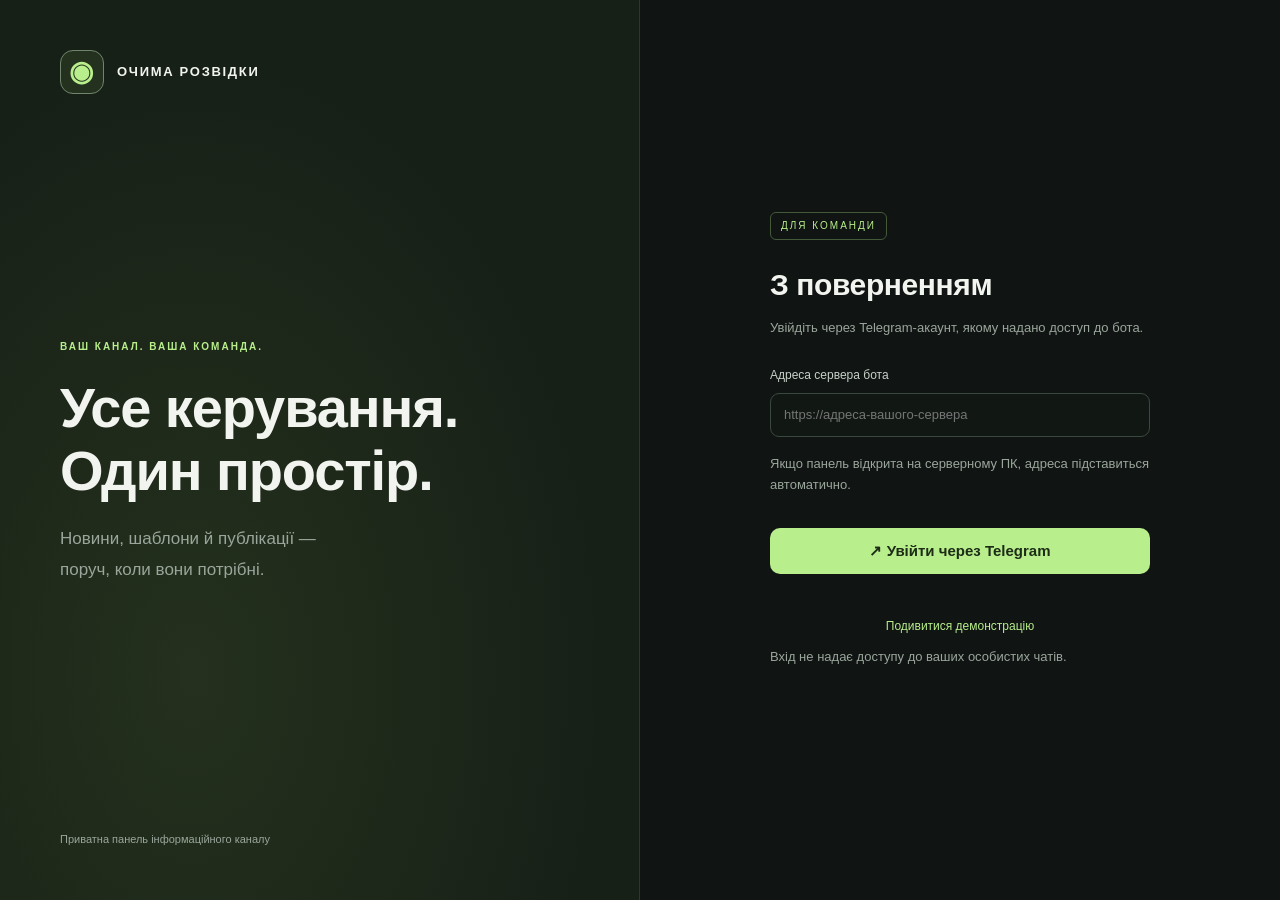
==== web_ui/index.html @ 93f10724 "Add files via upload" ====
<!doctype html>
<html lang="uk">
<head>
  <meta charset="utf-8"><meta name="viewport" content="width=device-width, initial-scale=1">
  <meta name="referrer" content="no-referrer">
  <meta http-equiv="Content-Security-Policy" content="default-src 'self'; script-src 'self'; style-src 'self'; img-src 'self' blob: data:; connect-src 'self' https:; base-uri 'none'; form-action 'self'">
  <meta name="description" content="Приватна панель керування ботом Очима Розвідки">
  <title>Очима Розвідки · Панель керування</title>
  <link rel="stylesheet" href="style.css"><script src="config.js" defer></script><script src="app.js" defer></script>
</head>
<body>
  <section id="login" class="login-shell" hidden>
    <div class="login-art"><div class="wordmark"><span class="brand-icon">◉</span> ОЧИМА РОЗВІДКИ</div><div><p class="eyebrow">ВАШ КАНАЛ. ВАША КОМАНДА.</p><h1>Усе керування.<br>Один простір.</h1><p class="muted">Новини, шаблони й публікації —<br>поруч, коли вони потрібні.</p></div><span class="small muted">Приватна панель інформаційного каналу</span></div>
    <div class="login-form"><div class="login-card"><span class="tag">ДЛЯ КОМАНДИ</span><h2>З поверненням</h2><p class="muted">Увійдіть через Telegram-акаунт, якому надано доступ до бота.</p><label>Адреса сервера бота<input id="server-url" type="url" placeholder="https://адреса-вашого-сервера" autocomplete="url"></label><p class="small muted">Якщо панель відкрита на серверному ПК, адреса підставиться автоматично.</p><button id="login-button" class="primary full">↗ Увійти через Telegram</button><p id="login-error" class="error" role="alert"></p><button id="demo-button" class="link full">Подивитися демонстрацію</button><p class="small muted">Вхід не надає доступу до ваших особистих чатів.</p></div></div>
  </section>
  <div id="workspace" class="workspace" hidden>
    <aside class="sidebar"><a class="wordmark" href="#"><span class="brand-icon">◉</span><span>ОЧИМА<br>РОЗВІДКИ</span></a><p class="nav-caption">РОБОЧИЙ ПРОСТІР</p><nav aria-label="Головне меню">
      <button data-nav="overview" class="active"><span>▦</span> Огляд</button>
      <button data-nav="posts"><span>▤</span> Публікації</button>
      <button data-nav="templates"><span>▧</span> Шаблони</button>
      <button data-nav="tickets"><span>◫</span> Звернення</button>
      <button data-nav="sources" class="admin-only"><span>◌</span> Джерела</button>
      <button data-nav="help"><span>ⓘ</span> Як користуватися</button>
    </nav><div class="sidebar-bottom"><div class="server-card"><span class="dot"></span><div><b id="connection-label">Панель підключена</b><small>Дані вашого бота</small></div></div><button id="logout" class="quiet">↪ Вийти</button></div></aside>
    <main><header class="topbar"><span>Панель керування <span class="breadcrumb">/ <span id="crumb">Огляд</span></span></span><div class="user-pill"><span id="avatar">Р</span><div><b id="user-name">Редактор</b><small id="user-role">Адміністратор</small></div></div></header>
      <div id="demo-banner" class="demo-banner" hidden>Демонстрація · Приклад даних. Бот і канал не змінюються.</div>
      <div class="content"><section class="page-heading"><div><p id="page-eyebrow" class="eyebrow">УСЕ ПІД КОНТРОЛЕМ</p><h1 id="page-title">Огляд роботи</h1><p id="page-description" class="muted">Головне про ваш канал в одному місці.</p></div><button id="new-post" class="primary">＋ Створити допис</button></section>
      <div id="view"></div></div><footer>Очима Розвідки <span>Панель команди · v1</span></footer>
    </main>
  </div>
  <dialog id="editor"><form id="editor-form"><div class="dialog-heading"><div><p id="editor-type" class="eyebrow">РЕДАКТОР ПУБЛІКАЦІЇ</p><h2 id="editor-heading">Новий допис</h2></div><button type="button" id="close-editor" class="icon-button" aria-label="Закрити">×</button></div>
    <div class="editor-grid"><div><label id="template-title-label" hidden>Назва шаблону<input id="template-title" maxlength="60"></label><label>Текст повідомлення<textarea id="body-text" rows="9" placeholder="Напишіть вашу новину…"></textarea></label><div class="editor-subrow"><span class="small muted">Текст зберігається у вибраний канал</span><span id="character-count" class="small muted">0 символів</span></div><label class="upload-area">＋ Додати фото або відео<input type="file" id="media-upload" accept="image/jpeg,image/png,video/mp4" multiple hidden></label><div id="media-list"></div><details><summary>Підписи, кнопки та звук</summary><label>Підпис зверху<input id="post-header" maxlength="300"></label><label>Підпис знизу<input id="post-footer" maxlength="300"></label><label>Кнопки-посилання<textarea id="post-buttons" rows="3" placeholder="Канал | https://t.me/ваш_канал"></textarea></label><label class="checkbox"><input id="post-silent" type="checkbox"> Надіслати без звуку</label></details><div id="schedule-fields" hidden><label>Дата та час за Києвом<input type="datetime-local" id="post-date"></label></div></div>
    <div class="preview-wrap"><p class="eyebrow">ПОПЕРЕДНІЙ ПЕРЕГЛЯД</p><div class="telegram-preview"><div class="preview-channel" id="preview-channel">Ваш канал</div><div id="preview-text" class="preview-text">Тут з’явиться ваш допис.</div><div class="preview-time">Щойно · попередній перегляд</div></div><p class="small muted">Текст показано без форматування. Незмінене форматування наявного допису зберігається під час редагування налаштувань.</p><p id="editor-error" class="error" role="alert"></p></div></div>
    <div class="dialog-actions"><button type="button" id="save-template" class="quiet">Зберегти як шаблон</button><div><button type="submit" id="save-draft" class="secondary">Зберегти чернетку</button><button type="button" id="schedule-post" class="secondary admin-only">Запланувати</button><button type="button" id="publish-post" class="primary">Опублікувати зараз</button></div></div>
  </form></dialog>
  <dialog id="confirm-dialog"><form method="dialog"><h2 id="confirm-title">Підтвердіть дію</h2><p id="confirm-message" class="muted"></p><div class="confirm-actions"><button value="cancel" class="secondary">Скасувати</button><button value="ok" class="danger">Видалити</button></div></form></dialog>
  <div id="toast" class="toast" role="status" hidden></div>
</body></html>
---- web_ui/style.css ----
:root{color-scheme:dark;--bg:#101413;--panel:#191e1c;--panel2:#202723;--line:#2d3731;--text:#f2f5ef;--muted:#9aa69c;--green:#b8ee8b;--darkgreen:#273b23;--orange:#f4c388;--red:#ff9b91;--radius:16px}*{box-sizing:border-box}body{margin:0;background:var(--bg);color:var(--text);font:15px/1.6 "Segoe UI",Arial,sans-serif}button,input,textarea{font:inherit}button,a,input,textarea,summary{outline-offset:4px}button{cursor:pointer;transition:background .15s,transform .15s}button:disabled{opacity:.45;cursor:wait}button:hover:not(:disabled){filter:brightness(1.08)}button:active:not(:disabled){transform:translateY(1px)}button{border:0;border-radius:10px;padding:11px 17px;color:inherit;background:var(--panel2)}[hidden]{display:none!important}a{color:inherit}.workspace{display:flex;min-height:100vh}.sidebar{width:246px;flex-shrink:0;border-right:1px solid var(--line);padding:33px 20px 20px;display:flex;flex-direction:column;background:#131916;position:fixed;inset:0 auto 0 0;z-index:2}.wordmark{display:flex;align-items:center;gap:13px;text-decoration:none;letter-spacing:1.7px;font-weight:750;font-size:13px;line-height:1.45}.brand-icon{display:grid;place-items:center;border:1px solid #70866c;border-radius:13px;background:#24311f;width:44px;height:44px;color:var(--green);font-size:28px;flex-shrink:0}.nav-caption{font-size:10px;letter-spacing:1.7px;color:#7f8d83;margin:52px 12px 14px}nav{display:grid;gap:7px}nav button{display:flex;align-items:center;gap:13px;text-align:left;background:transparent;color:var(--muted);padding:13px 16px}nav button span{font-size:21px;line-height:1}nav button.active{background:#273720;color:#d0f3b3}nav button:hover{background:var(--panel2)}.sidebar-bottom{margin-top:auto;padding-top:35px}.server-card{display:flex;align-items:center;gap:10px;border:1px solid var(--line);border-radius:12px;padding:13px 10px}.server-card b{font-size:11px}.server-card small{display:block;color:var(--muted);font-size:11px}.dot{display:inline-block;width:7px;height:7px;border-radius:50%;background:var(--green);box-shadow:0 0 0 4px #b8ee8b11}.quiet{background:transparent;color:var(--muted)}main{margin-left:246px;width:calc(100% - 246px)}.topbar{height:89px;border-bottom:1px solid var(--line);display:flex;align-items:center;justify-content:space-between;padding:0 46px;font-size:12px;color:var(--muted)}.breadcrumb{color:#d5dcd5;margin-left:12px}.user-pill{display:flex;align-items:center;gap:10px}.user-pill>span{border:1px solid var(--line);background:#30432c;width:37px;height:37px;display:grid;place-items:center;border-radius:50%;color:var(--green)}.user-pill b{display:block;font-size:12px;color:var(--text);line-height:1.4}.user-pill small{font-size:10px}.content{max-width:1450px;margin:auto;padding:42px 46px 60px}.page-heading{display:flex;justify-content:space-between;align-items:center;gap:20px;margin-bottom:32px}.eyebrow{font-size:10px;letter-spacing:2px;color:var(--green);font-weight:650;margin:0 0 9px}h1{font-size:34px;letter-spacing:-1.1px;line-height:1.2;margin:0 0 10px;font-weight:650}h2{font-size:21px;line-height:1.35;letter-spacing:-.4px;margin:0 0 12px}h3{font-size:15px;margin:0}.muted{color:var(--muted);margin:0}.small{font-size:12px}.primary{background:var(--green);color:#1c2c17;font-weight:650}.secondary{border:1px solid #3d4b40;background:#202922}.danger{background:#542b29;color:#ffd4ce}.full{width:100%}.stats-grid{display:grid;grid-template-columns:repeat(4,1fr);gap:17px;margin-bottom:26px}.stat{border:1px solid var(--line);border-radius:var(--radius);background:var(--panel);padding:21px}.stat-title{display:flex;align-items:center;justify-content:space-between;color:var(--muted);font-size:12px}.stat-title span{color:var(--green);font-size:20px}.stat-value{font-size:35px;font-weight:600;letter-spacing:-1px;line-height:1.2;margin:14px 0 8px}.stat-note{font-size:11px;color:#77867a}.overview-grid{display:grid;grid-template-columns:1.55fr 1fr;gap:22px;margin-bottom:26px}.box{border:1px solid var(--line);border-radius:var(--radius);background:var(--panel);overflow:hidden}.box-pad{padding:25px}.section-title{display:flex;align-items:center;justify-content:space-between;margin-bottom:23px;gap:15px}.section-title button{font-size:12px;padding:5px 0;color:var(--green);background:none}.channel-row{display:flex;align-items:center;gap:14px}.channel-symbol{width:51px;height:51px;border:1px solid #46523c;background:#303e27;border-radius:15px;color:var(--green);display:grid;place-items:center;font-size:25px}.channel-row p{font-size:12px;margin:3px 0 0}.status-row{display:flex;align-items:center;justify-content:space-between;margin-top:25px;padding-top:21px;border-top:1px solid var(--line);font-size:12px}.status-row button{font-size:11px;padding:8px 12px}.badge{display:inline-flex;align-items:center;gap:5px;white-space:nowrap;font-size:10px;padding:4px 9px;border-radius:6px;background:#29372a;color:#b5dcac}.badge.draft,.badge.archived{background:#2c3330;color:#bec9c0}.badge.review,.badge.scheduled{background:#3e3425;color:var(--orange)}.badge.failed,.badge.uncertain{background:#432a28;color:#ffafa3}.shortcut{display:flex;align-items:center;gap:13px;width:100%;text-align:left;background:none;border-top:1px solid var(--line);border-radius:0;padding:15px 0}.shortcut:first-of-type{border-top:0}.shortcut>span:first-child{color:var(--green);font-size:21px;width:24px}.shortcut small{display:block;color:var(--muted);font-size:11px;margin-top:3px}.shortcut .arrow{margin-left:auto;color:var(--muted)}.table-heading{padding:22px 25px;display:flex;align-items:center;justify-content:space-between}.filters{display:flex;gap:8px;flex-wrap:wrap;margin-bottom:22px}.filters button{font-size:12px;background:transparent;border:1px solid var(--line);color:var(--muted);padding:7px 14px;border-radius:8px}.filters button.active{border-color:#6f8b5c;color:var(--green);background:#263322}table{border-collapse:collapse;width:100%;font-size:12px}th{text-align:left;color:#8c9b8f;font-weight:400;font-size:10px;letter-spacing:.8px;text-transform:uppercase;background:#151b17}td,th{padding:14px 25px;border-top:1px solid var(--line)}td .post-title{display:block;color:var(--text);font-size:13px;margin-bottom:2px;max-width:400px;overflow:hidden;text-overflow:ellipsis;white-space:nowrap}td small{color:var(--muted);font-size:10px}td button{padding:7px 11px;font-size:11px;border:1px solid var(--line);background:transparent}.table-scroll{overflow:auto}.empty{padding:55px 25px;text-align:center;color:var(--muted)}.empty h3{color:var(--text);margin-bottom:8px}.empty button{margin-top:18px}.templates-grid{display:grid;grid-template-columns:repeat(3,1fr);gap:20px}.template-card{border:1px solid var(--line);border-radius:var(--radius);padding:22px;background:var(--panel);display:flex;flex-direction:column;gap:14px}.template-card p{font-size:12px;white-space:pre-wrap;max-height:115px;overflow:hidden;color:var(--muted);margin:0}.template-actions{display:flex;gap:7px;flex-wrap:wrap;margin-top:auto}.template-actions button{font-size:11px;padding:7px 11px}.template-icon{font-size:24px;color:var(--orange)}.source-item{display:flex;gap:15px;align-items:center;padding:18px;border-top:1px solid var(--line)}.source-item:first-child{border:0}.source-item .badge{margin-left:auto}footer{border-top:1px solid var(--line);padding:20px 46px;color:#718075;font-size:10px;display:flex;justify-content:space-between}.demo-banner{padding:10px 46px;color:var(--orange);background:#30291f;font-size:12px}.toast{position:fixed;bottom:25px;left:50%;transform:translateX(-50%);padding:14px 23px;background:#d3efbd;color:#182314;border-radius:12px;z-index:20;box-shadow:0 12px 55px #0005;max-width:90vw}.login-shell{min-height:100vh;display:grid;grid-template-columns:1fr 1fr}.login-art{background:radial-gradient(ellipse at 30% 75%,#40532a55,transparent 65%),#172017;min-height:100vh;padding:50px 60px;display:flex;flex-direction:column;justify-content:space-between;border-right:1px solid var(--line)}.login-art h1{font-size:56px;line-height:1.12;margin:22px 0}.login-art .muted{font-size:17px;line-height:1.8}.login-art .small{font-size:11px}.login-form{display:grid;place-items:center;padding:35px}.login-card{max-width:380px;width:100%}.tag{display:inline-block;padding:5px 10px;font-size:10px;letter-spacing:2px;color:var(--green);border:1px solid #44583a;border-radius:6px;margin-bottom:25px}.login-card h2{font-size:30px}.login-card>p{font-size:13px;margin-bottom:20px}.login-card label{margin-top:28px}.login-card button{margin-top:12px}.link{background:none;color:var(--green);font-size:12px}.error{color:var(--red);font-size:12px;white-space:pre-wrap}label{display:block;font-size:12px;color:#c6d1c8;margin-bottom:17px}input:not([type=checkbox]),textarea{display:block;width:100%;border:1px solid #3b483e;background:#111813;color:var(--text);padding:11px 13px;border-radius:9px;margin-top:7px;font-size:13px}textarea{resize:vertical}input:focus,textarea:focus{border-color:var(--green);outline:1px solid var(--green)}.checkbox{display:flex;align-items:center;gap:10px}.checkbox input{accent-color:var(--green)}dialog{background:var(--panel);color:var(--text);border:1px solid #4b5b4c;border-radius:20px;padding:30px;max-height:92vh;width:min(1000px,94vw);box-shadow:0 25px 150px #0008}dialog::backdrop{background:#080e0bd9;backdrop-filter:blur(5px)}.dialog-heading{display:flex;align-items:flex-start;justify-content:space-between;margin-bottom:20px}.icon-button{padding:0 10px;font-size:27px;color:var(--muted);background:none}.editor-grid{display:grid;grid-template-columns:1.25fr 1fr;gap:30px}.editor-subrow{display:flex;justify-content:space-between;margin-top:-8px;margin-bottom:18px}.editor-subrow span{font-size:10px}.upload-area{cursor:pointer;text-align:center;border:1px dashed #526848;padding:14px;border-radius:10px;color:var(--green)}.preview-wrap{padding:22px;background:#131a15;border-radius:14px;align-self:start}.telegram-preview{background:#2a3827;border:1px solid #43513e;border-radius:12px;padding:17px;margin:20px 0 14px}.preview-channel{color:var(--green);font-size:11px;font-weight:600;margin-bottom:9px}.preview-text{white-space:pre-wrap;overflow-wrap:anywhere;font-size:13px}.preview-time{font-size:9px;color:#899c84;text-align:right;margin-top:16px}.dialog-actions{border-top:1px solid var(--line);margin-top:26px;padding-top:22px;display:flex;justify-content:space-between;gap:10px}.dialog-actions>div{display:flex;gap:8px;flex-wrap:wrap}.dialog-actions button{font-size:12px}details{border-top:1px solid var(--line);padding-top:13px;margin-top:15px}summary{cursor:pointer;font-size:12px;color:var(--muted);margin-bottom:17px}.media-item{display:flex;align-items:center;justify-content:space-between;font-size:12px;border-bottom:1px solid var(--line);padding:8px}.media-item button{padding:2px 10px;color:var(--red);background:none}.confirm-actions{display:flex;justify-content:flex-end;gap:10px;margin-top:25px}#confirm-dialog{max-width:440px}.help-grid{display:grid;gap:18px}.help-step{display:flex;gap:20px}.step-number{background:#293b22;color:var(--green);border:1px solid #48623b;border-radius:50%;width:34px;height:34px;display:grid;place-items:center;flex-shrink:0}.help-step p{font-size:13px}.page-controls{display:flex;justify-content:space-between;align-items:center;margin-top:18px;font-size:12px;color:var(--muted)}.page-controls button{font-size:12px}.offline{color:var(--red)}@media(min-width:1600px){.content{padding-top:55px}}@media(max-width:1100px){.sidebar{width:205px}main{margin-left:205px;width:calc(100% - 205px)}.content{padding:30px 25px}.topbar{padding:0 25px}.overview-grid{grid-template-columns:1fr}.stats-grid{gap:10px}.stat{padding:16px}.templates-grid{grid-template-columns:repeat(2,1fr)}.dialog-actions{flex-direction:column}h1{font-size:29px}}@media(max-width:720px){.sidebar{position:static;width:100%;padding:18px;display:block;border-right:0;border-bottom:1px solid var(--line)}.sidebar .wordmark{font-size:11px}.sidebar .brand-icon{width:34px;height:34px}.sidebar nav{display:flex;margin-top:20px;overflow:auto;gap:5px}.sidebar nav button{font-size:12px;padding:10px;white-space:nowrap}.sidebar nav button span{display:none}.nav-caption,.sidebar-bottom{display:none}.workspace{display:block}main{width:100%;margin-left:0}.topbar{height:65px;padding:0 20px}.breadcrumb{display:none}.content{padding:26px 18px 40px}.page-heading{align-items:flex-start;flex-direction:column;gap:18px}.page-heading .primary{width:100%}.stats-grid{grid-template-columns:1fr 1fr}.stat-value{font-size:29px}.overview-grid{gap:17px}.templates-grid{grid-template-columns:1fr}.editor-grid{grid-template-columns:1fr}.preview-wrap{display:none}dialog{padding:21px}.dialog-actions>div{width:100%}.dialog-actions>div button{flex:1;padding:10px}.login-shell{grid-template-columns:1fr}.login-art{min-height:260px;padding:28px}.login-art h1{font-size:33px;margin:20px 0}.login-art .small,.login-art .muted,.login-art .eyebrow{display:none}.login-art .wordmark{font-size:11px}.login-form{padding:35px 25px}.login-card h2{font-size:26px}footer{padding:18px}.demo-banner{padding:10px 20px}td,th{padding:12px 16px}}
:root{--chat-in:#242e26;--chat-out:#30422a}.tickets-layout{display:grid;grid-template-columns:310px minmax(0,1fr);gap:20px;align-items:stretch;min-height:590px}.tickets-sidebar{display:flex;flex-direction:column;max-height:740px}.tickets-tools{padding:17px;border-bottom:1px solid var(--line)}.tickets-tools input{margin-top:0}.tickets-tools select{margin-top:10px;width:100%;font:inherit;font-size:12px;padding:8px 10px;border:1px solid var(--line);border-radius:8px;background:#151e17;color:var(--muted)}.ticket-list{overflow:auto;flex:1}.ticket-count{font-size:10px;color:var(--muted);padding:12px 17px}.ticket-row{width:100%;display:block;text-align:left;border-top:1px solid var(--line);border-radius:0;background:transparent;padding:17px;position:relative}.ticket-row.selected{background:#283623}.ticket-row p{font-size:11px;color:var(--muted);margin:6px 0;overflow:hidden;white-space:nowrap;text-overflow:ellipsis;max-width:230px}.ticket-row>small{font-size:9px;color:#90a38e}.ticket-row-top{display:flex;justify-content:space-between;align-items:center;gap:8px}.ticket-row-top b{font-size:12px;max-width:145px;overflow:hidden;text-overflow:ellipsis;white-space:nowrap}.ticket-row-top small{font-size:8px;color:var(--muted)}.unread-count{position:absolute;bottom:15px;right:15px;border-radius:50%;background:var(--green);color:#173019;font-size:10px;min-width:20px;text-align:center}.ticket-pagination{display:flex;justify-content:space-between;padding:5px}.conversation{display:flex;flex-direction:column;min-width:0;height:740px}.conversation-heading{padding:17px 20px;border-bottom:1px solid var(--line);display:flex;align-items:center;justify-content:space-between;gap:12px}.conversation-controls{display:flex;gap:6px}.conversation-controls button{font-size:10px;padding:7px 10px}.conversation-heading p{font-size:10px;margin:4px 0 0}.chat-messages{padding:23px;display:flex;flex-direction:column;gap:14px;overflow:auto;flex:1;background:#131a16;min-height:180px}.chat-bubble{max-width:86%;padding:12px 15px;border-radius:13px;overflow-wrap:anywhere;font-size:12px}.chat-bubble.incoming{background:var(--chat-in);align-self:flex-start;border-bottom-left-radius:3px}.chat-bubble.outgoing{background:var(--chat-out);align-self:flex-end;border-bottom-right-radius:3px}.chat-sender{display:block;font-size:9px;color:var(--green);font-weight:650;margin-bottom:5px}.chat-text{white-space:pre-wrap}.chat-time{display:block;font-size:8px;text-align:right;color:#a0af9b;margin-top:7px}.attachment-button{font-size:10px;padding:6px 10px;margin:6px 0;background:#101b1280;color:var(--green)}.reply-form{border-top:1px solid var(--line);padding:16px 20px}.reply-form p{font-size:10px;margin-bottom:10px}.reply-form textarea{font-size:12px;margin:0}.reply-actions{display:flex;gap:10px;align-items:center;margin-top:10px}.reply-actions .primary{margin-left:auto;font-size:11px}.reply-upload{font-size:10px;margin:0;color:var(--green);cursor:pointer}.reply-actions>span{font-size:9px}.load-older{align-self:center;font-size:11px}.reply-form textarea:disabled{opacity:.5}@media(max-width:1100px){.tickets-layout{grid-template-columns:240px minmax(0,1fr);gap:12px}.conversation-heading{flex-wrap:wrap}.ticket-row-top{flex-wrap:wrap}.ticket-row p{max-width:190px}}@media(max-width:720px){.tickets-layout{grid-template-columns:1fr}.tickets-sidebar{max-height:300px}.conversation{height:650px}.chat-messages{padding:15px}.chat-bubble{max-width:93%}.reply-form{padding:13px}.reply-actions{flex-wrap:wrap}.conversation-heading{padding:15px}.ticket-row p{max-width:80vw}}
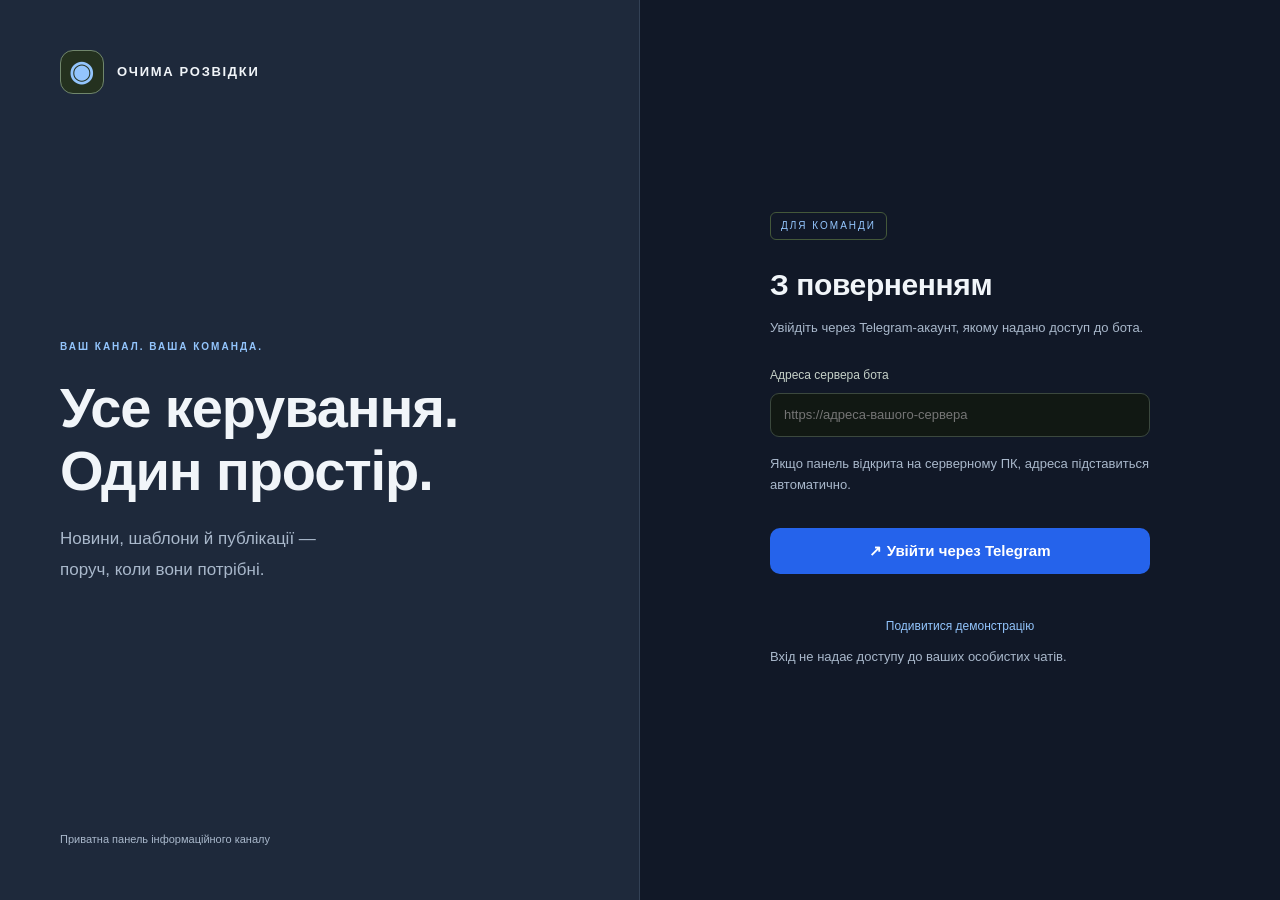
==== commit 30486efd: "Update tablet bot control panel" ====
--- a/web_ui/index.html
+++ b/web_ui/index.html
@@ -6,16 +6,21 @@
   <meta http-equiv="Content-Security-Policy" content="default-src 'self'; script-src 'self'; style-src 'self'; img-src 'self' blob: data:; connect-src 'self' https:; base-uri 'none'; form-action 'self'">
   <meta name="description" content="Приватна панель керування ботом Очима Розвідки">
   <title>Очима Розвідки · Панель керування</title>
+  <meta name="theme-color" content="#111827">
+  <link rel="manifest" href="manifest.webmanifest">
+  <link rel="icon" href="icon-192.png" type="image/png">
   <link rel="stylesheet" href="style.css"><script src="config.js" defer></script><script src="app.js" defer></script>
 </head>
 <body>
   <section id="login" class="login-shell" hidden>
     <div class="login-art"><div class="wordmark"><span class="brand-icon">◉</span> ОЧИМА РОЗВІДКИ</div><div><p class="eyebrow">ВАШ КАНАЛ. ВАША КОМАНДА.</p><h1>Усе керування.<br>Один простір.</h1><p class="muted">Новини, шаблони й публікації —<br>поруч, коли вони потрібні.</p></div><span class="small muted">Приватна панель інформаційного каналу</span></div>
     <div class="login-form"><div class="login-card"><span class="tag">ДЛЯ КОМАНДИ</span><h2>З поверненням</h2><p class="muted">Увійдіть через Telegram-акаунт, якому надано доступ до бота.</p><label>Адреса сервера бота<input id="server-url" type="url" placeholder="https://адреса-вашого-сервера" autocomplete="url"></label><p class="small muted">Якщо панель відкрита на серверному ПК, адреса підставиться автоматично.</p><button id="login-button" class="primary full">↗ Увійти через Telegram</button><p id="login-error" class="error" role="alert"></p><button id="demo-button" class="link full">Подивитися демонстрацію</button><p class="small muted">Вхід не надає доступу до ваших особистих чатів.</p></div></div>
+    <div class="install-bar login-install" hidden><button type="button" class="secondary" data-install>Встановити панель</button></div>
   </section>
   <div id="workspace" class="workspace" hidden>
     <aside class="sidebar"><a class="wordmark" href="#"><span class="brand-icon">◉</span><span>ОЧИМА<br>РОЗВІДКИ</span></a><p class="nav-caption">РОБОЧИЙ ПРОСТІР</p><nav aria-label="Головне меню">
       <button data-nav="overview" class="active"><span>▦</span> Огляд</button>
+      <button data-nav="responses"><span>▸</span> Швидкі відповіді</button>
       <button data-nav="posts"><span>▤</span> Публікації</button>
       <button data-nav="templates"><span>▧</span> Шаблони</button>
       <button data-nav="tickets"><span>◫</span> Звернення</button>
@@ -23,6 +28,7 @@
       <button data-nav="help"><span>ⓘ</span> Як користуватися</button>
     </nav><div class="sidebar-bottom"><div class="server-card"><span class="dot"></span><div><b id="connection-label">Панель підключена</b><small>Дані вашого бота</small></div></div><button id="logout" class="quiet">↪ Вийти</button></div></aside>
     <main><header class="topbar"><span>Панель керування <span class="breadcrumb">/ <span id="crumb">Огляд</span></span></span><div class="user-pill"><span id="avatar">Р</span><div><b id="user-name">Редактор</b><small id="user-role">Адміністратор</small></div></div></header>
+      <div class="install-bar" hidden><button type="button" class="secondary" data-install>Встановити панель</button></div>
       <div id="demo-banner" class="demo-banner" hidden>Демонстрація · Приклад даних. Бот і канал не змінюються.</div>
       <div class="content"><section class="page-heading"><div><p id="page-eyebrow" class="eyebrow">УСЕ ПІД КОНТРОЛЕМ</p><h1 id="page-title">Огляд роботи</h1><p id="page-description" class="muted">Головне про ваш канал в одному місці.</p></div><button id="new-post" class="primary">＋ Створити допис</button></section>
       <div id="view"></div></div><footer>Очима Розвідки <span>Панель команди · v1</span></footer>
--- a/web_ui/style.css
+++ b/web_ui/style.css
@@ -1,2 +1,61 @@
 :root{color-scheme:dark;--bg:#101413;--panel:#191e1c;--panel2:#202723;--line:#2d3731;--text:#f2f5ef;--muted:#9aa69c;--green:#b8ee8b;--darkgreen:#273b23;--orange:#f4c388;--red:#ff9b91;--radius:16px}*{box-sizing:border-box}body{margin:0;background:var(--bg);color:var(--text);font:15px/1.6 "Segoe UI",Arial,sans-serif}button,input,textarea{font:inherit}button,a,input,textarea,summary{outline-offset:4px}button{cursor:pointer;transition:background .15s,transform .15s}button:disabled{opacity:.45;cursor:wait}button:hover:not(:disabled){filter:brightness(1.08)}button:active:not(:disabled){transform:translateY(1px)}button{border:0;border-radius:10px;padding:11px 17px;color:inherit;background:var(--panel2)}[hidden]{display:none!important}a{color:inherit}.workspace{display:flex;min-height:100vh}.sidebar{width:246px;flex-shrink:0;border-right:1px solid var(--line);padding:33px 20px 20px;display:flex;flex-direction:column;background:#131916;position:fixed;inset:0 auto 0 0;z-index:2}.wordmark{display:flex;align-items:center;gap:13px;text-decoration:none;letter-spacing:1.7px;font-weight:750;font-size:13px;line-height:1.45}.brand-icon{display:grid;place-items:center;border:1px solid #70866c;border-radius:13px;background:#24311f;width:44px;height:44px;color:var(--green);font-size:28px;flex-shrink:0}.nav-caption{font-size:10px;letter-spacing:1.7px;color:#7f8d83;margin:52px 12px 14px}nav{display:grid;gap:7px}nav button{display:flex;align-items:center;gap:13px;text-align:left;background:transparent;color:var(--muted);padding:13px 16px}nav button span{font-size:21px;line-height:1}nav button.active{background:#273720;color:#d0f3b3}nav button:hover{background:var(--panel2)}.sidebar-bottom{margin-top:auto;padding-top:35px}.server-card{display:flex;align-items:center;gap:10px;border:1px solid var(--line);border-radius:12px;padding:13px 10px}.server-card b{font-size:11px}.server-card small{display:block;color:var(--muted);font-size:11px}.dot{display:inline-block;width:7px;height:7px;border-radius:50%;background:var(--green);box-shadow:0 0 0 4px #b8ee8b11}.quiet{background:transparent;color:var(--muted)}main{margin-left:246px;width:calc(100% - 246px)}.topbar{height:89px;border-bottom:1px solid var(--line);display:flex;align-items:center;justify-content:space-between;padding:0 46px;font-size:12px;color:var(--muted)}.breadcrumb{color:#d5dcd5;margin-left:12px}.user-pill{display:flex;align-items:center;gap:10px}.user-pill>span{border:1px solid var(--line);background:#30432c;width:37px;height:37px;display:grid;place-items:center;border-radius:50%;color:var(--green)}.user-pill b{display:block;font-size:12px;color:var(--text);line-height:1.4}.user-pill small{font-size:10px}.content{max-width:1450px;margin:auto;padding:42px 46px 60px}.page-heading{display:flex;justify-content:space-between;align-items:center;gap:20px;margin-bottom:32px}.eyebrow{font-size:10px;letter-spacing:2px;color:var(--green);font-weight:650;margin:0 0 9px}h1{font-size:34px;letter-spacing:-1.1px;line-height:1.2;margin:0 0 10px;font-weight:650}h2{font-size:21px;line-height:1.35;letter-spacing:-.4px;margin:0 0 12px}h3{font-size:15px;margin:0}.muted{color:var(--muted);margin:0}.small{font-size:12px}.primary{background:var(--green);color:#1c2c17;font-weight:650}.secondary{border:1px solid #3d4b40;background:#202922}.danger{background:#542b29;color:#ffd4ce}.full{width:100%}.stats-grid{display:grid;grid-template-columns:repeat(4,1fr);gap:17px;margin-bottom:26px}.stat{border:1px solid var(--line);border-radius:var(--radius);background:var(--panel);padding:21px}.stat-title{display:flex;align-items:center;justify-content:space-between;color:var(--muted);font-size:12px}.stat-title span{color:var(--green);font-size:20px}.stat-value{font-size:35px;font-weight:600;letter-spacing:-1px;line-height:1.2;margin:14px 0 8px}.stat-note{font-size:11px;color:#77867a}.overview-grid{display:grid;grid-template-columns:1.55fr 1fr;gap:22px;margin-bottom:26px}.box{border:1px solid var(--line);border-radius:var(--radius);background:var(--panel);overflow:hidden}.box-pad{padding:25px}.section-title{display:flex;align-items:center;justify-content:space-between;margin-bottom:23px;gap:15px}.section-title button{font-size:12px;padding:5px 0;color:var(--green);background:none}.channel-row{display:flex;align-items:center;gap:14px}.channel-symbol{width:51px;height:51px;border:1px solid #46523c;background:#303e27;border-radius:15px;color:var(--green);display:grid;place-items:center;font-size:25px}.channel-row p{font-size:12px;margin:3px 0 0}.status-row{display:flex;align-items:center;justify-content:space-between;margin-top:25px;padding-top:21px;border-top:1px solid var(--line);font-size:12px}.status-row button{font-size:11px;padding:8px 12px}.badge{display:inline-flex;align-items:center;gap:5px;white-space:nowrap;font-size:10px;padding:4px 9px;border-radius:6px;background:#29372a;color:#b5dcac}.badge.draft,.badge.archived{background:#2c3330;color:#bec9c0}.badge.review,.badge.scheduled{background:#3e3425;color:var(--orange)}.badge.failed,.badge.uncertain{background:#432a28;color:#ffafa3}.shortcut{display:flex;align-items:center;gap:13px;width:100%;text-align:left;background:none;border-top:1px solid var(--line);border-radius:0;padding:15px 0}.shortcut:first-of-type{border-top:0}.shortcut>span:first-child{color:var(--green);font-size:21px;width:24px}.shortcut small{display:block;color:var(--muted);font-size:11px;margin-top:3px}.shortcut .arrow{margin-left:auto;color:var(--muted)}.table-heading{padding:22px 25px;display:flex;align-items:center;justify-content:space-between}.filters{display:flex;gap:8px;flex-wrap:wrap;margin-bottom:22px}.filters button{font-size:12px;background:transparent;border:1px solid var(--line);color:var(--muted);padding:7px 14px;border-radius:8px}.filters button.active{border-color:#6f8b5c;color:var(--green);background:#263322}table{border-collapse:collapse;width:100%;font-size:12px}th{text-align:left;color:#8c9b8f;font-weight:400;font-size:10px;letter-spacing:.8px;text-transform:uppercase;background:#151b17}td,th{padding:14px 25px;border-top:1px solid var(--line)}td .post-title{display:block;color:var(--text);font-size:13px;margin-bottom:2px;max-width:400px;overflow:hidden;text-overflow:ellipsis;white-space:nowrap}td small{color:var(--muted);font-size:10px}td button{padding:7px 11px;font-size:11px;border:1px solid var(--line);background:transparent}.table-scroll{overflow:auto}.empty{padding:55px 25px;text-align:center;color:var(--muted)}.empty h3{color:var(--text);margin-bottom:8px}.empty button{margin-top:18px}.templates-grid{display:grid;grid-template-columns:repeat(3,1fr);gap:20px}.template-card{border:1px solid var(--line);border-radius:var(--radius);padding:22px;background:var(--panel);display:flex;flex-direction:column;gap:14px}.template-card p{font-size:12px;white-space:pre-wrap;max-height:115px;overflow:hidden;color:var(--muted);margin:0}.template-actions{display:flex;gap:7px;flex-wrap:wrap;margin-top:auto}.template-actions button{font-size:11px;padding:7px 11px}.template-icon{font-size:24px;color:var(--orange)}.source-item{display:flex;gap:15px;align-items:center;padding:18px;border-top:1px solid var(--line)}.source-item:first-child{border:0}.source-item .badge{margin-left:auto}footer{border-top:1px solid var(--line);padding:20px 46px;color:#718075;font-size:10px;display:flex;justify-content:space-between}.demo-banner{padding:10px 46px;color:var(--orange);background:#30291f;font-size:12px}.toast{position:fixed;bottom:25px;left:50%;transform:translateX(-50%);padding:14px 23px;background:#d3efbd;color:#182314;border-radius:12px;z-index:20;box-shadow:0 12px 55px #0005;max-width:90vw}.login-shell{min-height:100vh;display:grid;grid-template-columns:1fr 1fr}.login-art{background:radial-gradient(ellipse at 30% 75%,#40532a55,transparent 65%),#172017;min-height:100vh;padding:50px 60px;display:flex;flex-direction:column;justify-content:space-between;border-right:1px solid var(--line)}.login-art h1{font-size:56px;line-height:1.12;margin:22px 0}.login-art .muted{font-size:17px;line-height:1.8}.login-art .small{font-size:11px}.login-form{display:grid;place-items:center;padding:35px}.login-card{max-width:380px;width:100%}.tag{display:inline-block;padding:5px 10px;font-size:10px;letter-spacing:2px;color:var(--green);border:1px solid #44583a;border-radius:6px;margin-bottom:25px}.login-card h2{font-size:30px}.login-card>p{font-size:13px;margin-bottom:20px}.login-card label{margin-top:28px}.login-card button{margin-top:12px}.link{background:none;color:var(--green);font-size:12px}.error{color:var(--red);font-size:12px;white-space:pre-wrap}label{display:block;font-size:12px;color:#c6d1c8;margin-bottom:17px}input:not([type=checkbox]),textarea{display:block;width:100%;border:1px solid #3b483e;background:#111813;color:var(--text);padding:11px 13px;border-radius:9px;margin-top:7px;font-size:13px}textarea{resize:vertical}input:focus,textarea:focus{border-color:var(--green);outline:1px solid var(--green)}.checkbox{display:flex;align-items:center;gap:10px}.checkbox input{accent-color:var(--green)}dialog{background:var(--panel);color:var(--text);border:1px solid #4b5b4c;border-radius:20px;padding:30px;max-height:92vh;width:min(1000px,94vw);box-shadow:0 25px 150px #0008}dialog::backdrop{background:#080e0bd9;backdrop-filter:blur(5px)}.dialog-heading{display:flex;align-items:flex-start;justify-content:space-between;margin-bottom:20px}.icon-button{padding:0 10px;font-size:27px;color:var(--muted);background:none}.editor-grid{display:grid;grid-template-columns:1.25fr 1fr;gap:30px}.editor-subrow{display:flex;justify-content:space-between;margin-top:-8px;margin-bottom:18px}.editor-subrow span{font-size:10px}.upload-area{cursor:pointer;text-align:center;border:1px dashed #526848;padding:14px;border-radius:10px;color:var(--green)}.preview-wrap{padding:22px;background:#131a15;border-radius:14px;align-self:start}.telegram-preview{background:#2a3827;border:1px solid #43513e;border-radius:12px;padding:17px;margin:20px 0 14px}.preview-channel{color:var(--green);font-size:11px;font-weight:600;margin-bottom:9px}.preview-text{white-space:pre-wrap;overflow-wrap:anywhere;font-size:13px}.preview-time{font-size:9px;color:#899c84;text-align:right;margin-top:16px}.dialog-actions{border-top:1px solid var(--line);margin-top:26px;padding-top:22px;display:flex;justify-content:space-between;gap:10px}.dialog-actions>div{display:flex;gap:8px;flex-wrap:wrap}.dialog-actions button{font-size:12px}details{border-top:1px solid var(--line);padding-top:13px;margin-top:15px}summary{cursor:pointer;font-size:12px;color:var(--muted);margin-bottom:17px}.media-item{display:flex;align-items:center;justify-content:space-between;font-size:12px;border-bottom:1px solid var(--line);padding:8px}.media-item button{padding:2px 10px;color:var(--red);background:none}.confirm-actions{display:flex;justify-content:flex-end;gap:10px;margin-top:25px}#confirm-dialog{max-width:440px}.help-grid{display:grid;gap:18px}.help-step{display:flex;gap:20px}.step-number{background:#293b22;color:var(--green);border:1px solid #48623b;border-radius:50%;width:34px;height:34px;display:grid;place-items:center;flex-shrink:0}.help-step p{font-size:13px}.page-controls{display:flex;justify-content:space-between;align-items:center;margin-top:18px;font-size:12px;color:var(--muted)}.page-controls button{font-size:12px}.offline{color:var(--red)}@media(min-width:1600px){.content{padding-top:55px}}@media(max-width:1100px){.sidebar{width:205px}main{margin-left:205px;width:calc(100% - 205px)}.content{padding:30px 25px}.topbar{padding:0 25px}.overview-grid{grid-template-columns:1fr}.stats-grid{gap:10px}.stat{padding:16px}.templates-grid{grid-template-columns:repeat(2,1fr)}.dialog-actions{flex-direction:column}h1{font-size:29px}}@media(max-width:720px){.sidebar{position:static;width:100%;padding:18px;display:block;border-right:0;border-bottom:1px solid var(--line)}.sidebar .wordmark{font-size:11px}.sidebar .brand-icon{width:34px;height:34px}.sidebar nav{display:flex;margin-top:20px;overflow:auto;gap:5px}.sidebar nav button{font-size:12px;padding:10px;white-space:nowrap}.sidebar nav button span{display:none}.nav-caption,.sidebar-bottom{display:none}.workspace{display:block}main{width:100%;margin-left:0}.topbar{height:65px;padding:0 20px}.breadcrumb{display:none}.content{padding:26px 18px 40px}.page-heading{align-items:flex-start;flex-direction:column;gap:18px}.page-heading .primary{width:100%}.stats-grid{grid-template-columns:1fr 1fr}.stat-value{font-size:29px}.overview-grid{gap:17px}.templates-grid{grid-template-columns:1fr}.editor-grid{grid-template-columns:1fr}.preview-wrap{display:none}dialog{padding:21px}.dialog-actions>div{width:100%}.dialog-actions>div button{flex:1;padding:10px}.login-shell{grid-template-columns:1fr}.login-art{min-height:260px;padding:28px}.login-art h1{font-size:33px;margin:20px 0}.login-art .small,.login-art .muted,.login-art .eyebrow{display:none}.login-art .wordmark{font-size:11px}.login-form{padding:35px 25px}.login-card h2{font-size:26px}footer{padding:18px}.demo-banner{padding:10px 20px}td,th{padding:12px 16px}}
 :root{--chat-in:#242e26;--chat-out:#30422a}.tickets-layout{display:grid;grid-template-columns:310px minmax(0,1fr);gap:20px;align-items:stretch;min-height:590px}.tickets-sidebar{display:flex;flex-direction:column;max-height:740px}.tickets-tools{padding:17px;border-bottom:1px solid var(--line)}.tickets-tools input{margin-top:0}.tickets-tools select{margin-top:10px;width:100%;font:inherit;font-size:12px;padding:8px 10px;border:1px solid var(--line);border-radius:8px;background:#151e17;color:var(--muted)}.ticket-list{overflow:auto;flex:1}.ticket-count{font-size:10px;color:var(--muted);padding:12px 17px}.ticket-row{width:100%;display:block;text-align:left;border-top:1px solid var(--line);border-radius:0;background:transparent;padding:17px;position:relative}.ticket-row.selected{background:#283623}.ticket-row p{font-size:11px;color:var(--muted);margin:6px 0;overflow:hidden;white-space:nowrap;text-overflow:ellipsis;max-width:230px}.ticket-row>small{font-size:9px;color:#90a38e}.ticket-row-top{display:flex;justify-content:space-between;align-items:center;gap:8px}.ticket-row-top b{font-size:12px;max-width:145px;overflow:hidden;text-overflow:ellipsis;white-space:nowrap}.ticket-row-top small{font-size:8px;color:var(--muted)}.unread-count{position:absolute;bottom:15px;right:15px;border-radius:50%;background:var(--green);color:#173019;font-size:10px;min-width:20px;text-align:center}.ticket-pagination{display:flex;justify-content:space-between;padding:5px}.conversation{display:flex;flex-direction:column;min-width:0;height:740px}.conversation-heading{padding:17px 20px;border-bottom:1px solid var(--line);display:flex;align-items:center;justify-content:space-between;gap:12px}.conversation-controls{display:flex;gap:6px}.conversation-controls button{font-size:10px;padding:7px 10px}.conversation-heading p{font-size:10px;margin:4px 0 0}.chat-messages{padding:23px;display:flex;flex-direction:column;gap:14px;overflow:auto;flex:1;background:#131a16;min-height:180px}.chat-bubble{max-width:86%;padding:12px 15px;border-radius:13px;overflow-wrap:anywhere;font-size:12px}.chat-bubble.incoming{background:var(--chat-in);align-self:flex-start;border-bottom-left-radius:3px}.chat-bubble.outgoing{background:var(--chat-out);align-self:flex-end;border-bottom-right-radius:3px}.chat-sender{display:block;font-size:9px;color:var(--green);font-weight:650;margin-bottom:5px}.chat-text{white-space:pre-wrap}.chat-time{display:block;font-size:8px;text-align:right;color:#a0af9b;margin-top:7px}.attachment-button{font-size:10px;padding:6px 10px;margin:6px 0;background:#101b1280;color:var(--green)}.reply-form{border-top:1px solid var(--line);padding:16px 20px}.reply-form p{font-size:10px;margin-bottom:10px}.reply-form textarea{font-size:12px;margin:0}.reply-actions{display:flex;gap:10px;align-items:center;margin-top:10px}.reply-actions .primary{margin-left:auto;font-size:11px}.reply-upload{font-size:10px;margin:0;color:var(--green);cursor:pointer}.reply-actions>span{font-size:9px}.load-older{align-self:center;font-size:11px}.reply-form textarea:disabled{opacity:.5}@media(max-width:1100px){.tickets-layout{grid-template-columns:240px minmax(0,1fr);gap:12px}.conversation-heading{flex-wrap:wrap}.ticket-row-top{flex-wrap:wrap}.ticket-row p{max-width:190px}}@media(max-width:720px){.tickets-layout{grid-template-columns:1fr}.tickets-sidebar{max-height:300px}.conversation{height:650px}.chat-messages{padding:15px}.chat-bubble{max-width:93%}.reply-form{padding:13px}.reply-actions{flex-wrap:wrap}.conversation-heading{padding:15px}.ticket-row p{max-width:80vw}}
+
+/* Tablet layout and system overview */
+:root {
+  --bg: #111827;
+  --panel: #1e293b;
+  --line: #334155;
+  --text: #f1f5f9;
+  --muted: #a9b8cb;
+  --green: #93c5fd;
+}
+body, .sidebar, .topbar { background: #111827; }
+.box, .stat, .login-art, .server-card { background: #1e293b; }
+button.primary { background: #2563eb; color: #fff; }
+button.secondary { background: #334155; color: #f1f5f9; border-color: #475569; }
+.sidebar nav button.active, .shortcut:hover { background: #223753; }
+.system-status {
+  display: grid;
+  grid-template-columns: minmax(0, 1fr) minmax(0, 1fr) auto;
+  align-items: center;
+  gap: 18px;
+  margin-bottom: 18px;
+}
+.system-status p { margin: 6px 0 0; overflow-wrap: anywhere; }
+.status-paused { color: #fbbf24; }
+.status-active { color: #86efac; }
+.install-bar { padding: 12px 24px 0; }
+.login-install { position: fixed; top: 0; right: 0; z-index: 2; }
+@media (pointer: coarse) {
+  button, .sidebar nav button { min-height: 44px; }
+}
+@media (max-width: 720px) {
+  .system-status { grid-template-columns: 1fr; }
+  .sidebar-bottom { display: flex; justify-content: flex-end; margin-top: 8px; }
+  .sidebar-bottom .server-card { display: none; }
+  .login-install { position: static; padding: 0 25px 24px; }
+}
+
+.response-grid {
+  display: grid;
+  grid-template-columns: repeat(auto-fit, minmax(min(100%, 220px), 1fr));
+  gap: 12px;
+  margin-top: 16px;
+}
+.response-grid button { min-height: 52px; text-align: left; }
+.response-picker > .quiet { margin-bottom: 12px; }
+@media (min-width: 1000px) {
+  .system-status { grid-template-columns: repeat(3, minmax(0, 1fr)) auto; }
+}
+
+.publication-mode {
+  display: flex;
+  align-items: center;
+  justify-content: space-between;
+  flex-wrap: wrap;
+  gap: 12px;
+  margin-bottom: 18px;
+}
+.mode-controls { display: flex; flex-wrap: wrap; gap: 8px; }
+.mode-controls button { min-height: 44px; }
